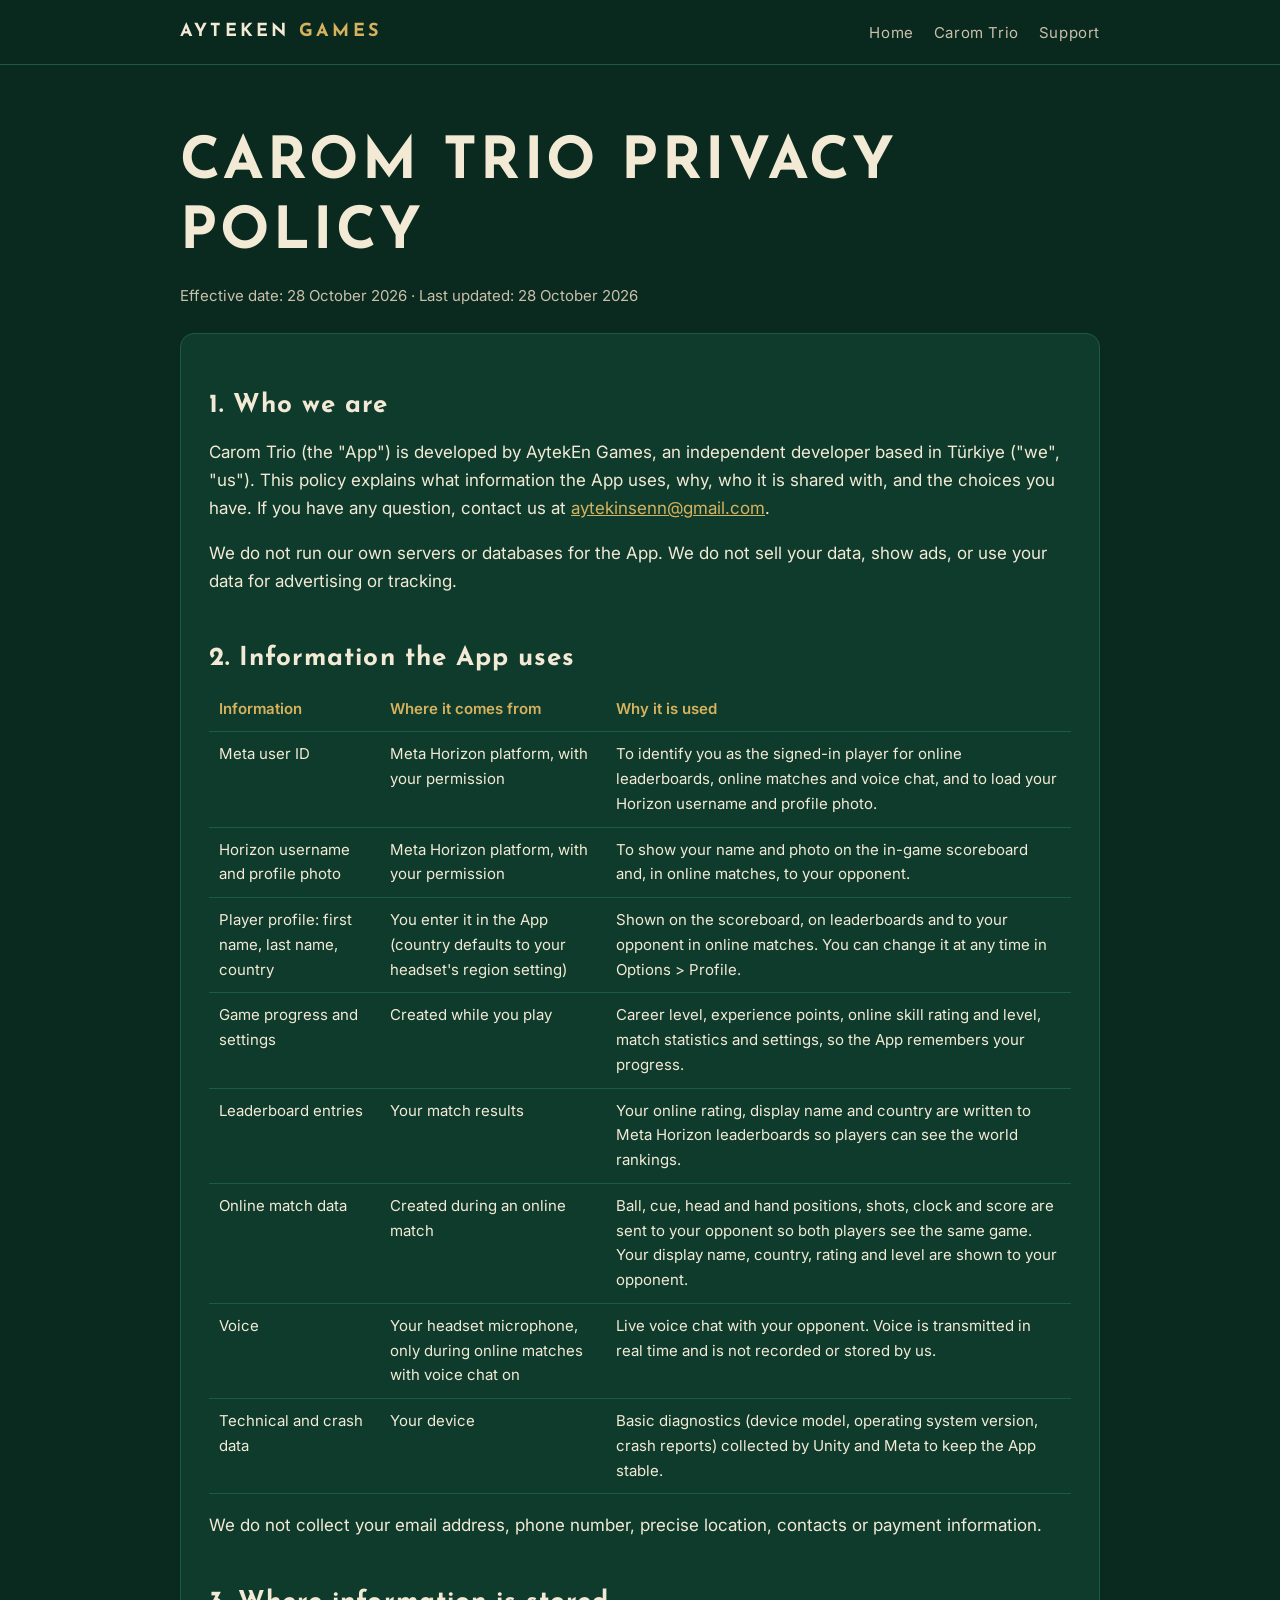
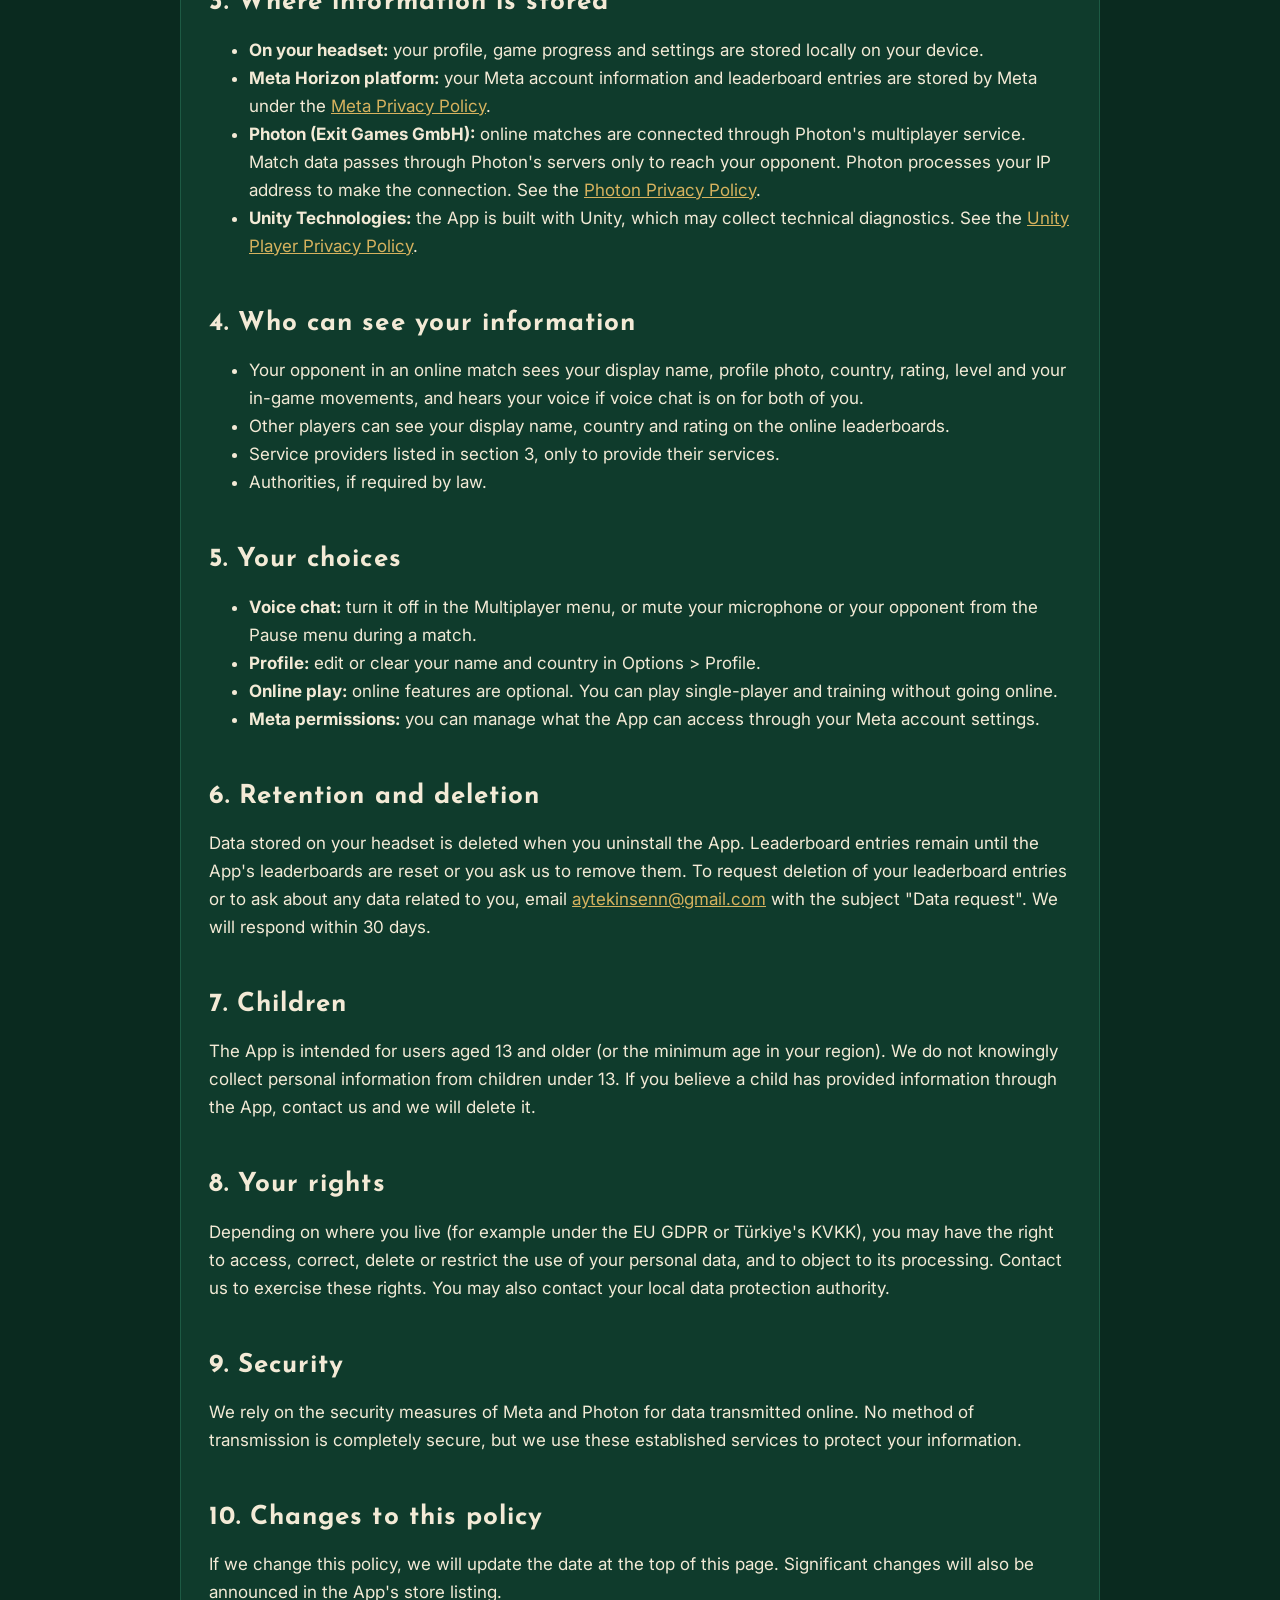
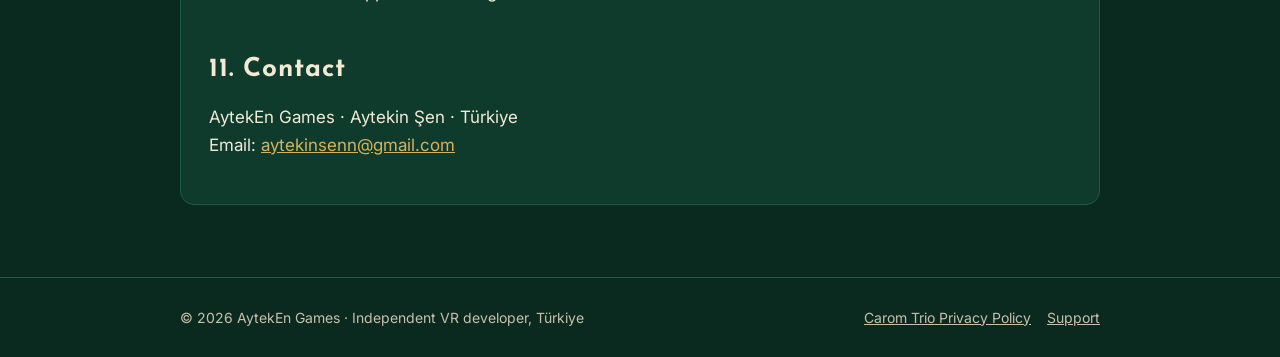
==== caromtrio/privacy/index.html @ 6ed3c2e1 "Create index.html" ====
<!doctype html>
<html lang="en">
<head>
<meta charset="utf-8">
<meta name="viewport" content="width=device-width,initial-scale=1">
<title>Carom Trio Privacy Policy - AytekEn Games</title>
<meta name="description" content="Privacy Policy for Carom Trio by AytekEn Games.">
<link rel="preconnect" href="https://fonts.googleapis.com">
<link rel="preconnect" href="https://fonts.gstatic.com" crossorigin>
<link href="https://fonts.googleapis.com/css2?family=Inter:wght@400;600&family=Josefin+Sans:wght@600;700&display=swap" rel="stylesheet">
<link rel="stylesheet" href="/assets/style.css">
</head>
<body>
<header class="site"><div class="wrap">
<a class="brand" href="/">AytekEn <span>Games</span></a>
<nav class="top">
<a href="/">Home</a><a href="/caromtrio/">Carom Trio</a><a href="/support/">Support</a>
</nav>
</div></header>

<main><div class="wrap">
<h1 style="margin-top:40px">Carom Trio Privacy Policy</h1>
<p class="meta-line">Effective date: 28 October 2026 &middot; Last updated: 28 October 2026</p>
<div class="doc">

<h2>1. Who we are</h2>
<p>Carom Trio (the "App") is developed by AytekEn Games, an independent developer based in T&uuml;rkiye ("we", "us"). This policy explains what information the App uses, why, who it is shared with, and the choices you have. If you have any question, contact us at <a href="mailto:aytekinsenn@gmail.com">aytekinsenn@gmail.com</a>.</p>
<p>We do not run our own servers or databases for the App. We do not sell your data, show ads, or use your data for advertising or tracking.</p>

<h2>2. Information the App uses</h2>
<table>
<thead><tr><th>Information</th><th>Where it comes from</th><th>Why it is used</th></tr></thead>
<tbody>
<tr><td>Meta user ID</td><td>Meta Horizon platform, with your permission</td><td>To identify you as the signed-in player for online leaderboards, online matches and voice chat, and to load your Horizon username and profile photo.</td></tr>
<tr><td>Horizon username and profile photo</td><td>Meta Horizon platform, with your permission</td><td>To show your name and photo on the in-game scoreboard and, in online matches, to your opponent.</td></tr>
<tr><td>Player profile: first name, last name, country</td><td>You enter it in the App (country defaults to your headset's region setting)</td><td>Shown on the scoreboard, on leaderboards and to your opponent in online matches. You can change it at any time in Options &gt; Profile.</td></tr>
<tr><td>Game progress and settings</td><td>Created while you play</td><td>Career level, experience points, online skill rating and level, match statistics and settings, so the App remembers your progress.</td></tr>
<tr><td>Leaderboard entries</td><td>Your match results</td><td>Your online rating, display name and country are written to Meta Horizon leaderboards so players can see the world rankings.</td></tr>
<tr><td>Online match data</td><td>Created during an online match</td><td>Ball, cue, head and hand positions, shots, clock and score are sent to your opponent so both players see the same game. Your display name, country, rating and level are shown to your opponent.</td></tr>
<tr><td>Voice</td><td>Your headset microphone, only during online matches with voice chat on</td><td>Live voice chat with your opponent. Voice is transmitted in real time and is not recorded or stored by us.</td></tr>
<tr><td>Technical and crash data</td><td>Your device</td><td>Basic diagnostics (device model, operating system version, crash reports) collected by Unity and Meta to keep the App stable.</td></tr>
</tbody>
</table>
<p>We do not collect your email address, phone number, precise location, contacts or payment information.</p>

<h2>3. Where information is stored</h2>
<ul>
<li><strong>On your headset:</strong> your profile, game progress and settings are stored locally on your device.</li>
<li><strong>Meta Horizon platform:</strong> your Meta account information and leaderboard entries are stored by Meta under the <a href="https://www.meta.com/legal/quest/privacy-policy/" rel="noopener">Meta Privacy Policy</a>.</li>
<li><strong>Photon (Exit Games GmbH):</strong> online matches are connected through Photon's multiplayer service. Match data passes through Photon's servers only to reach your opponent. Photon processes your IP address to make the connection. See the <a href="https://www.photonengine.com/privacy" rel="noopener">Photon Privacy Policy</a>.</li>
<li><strong>Unity Technologies:</strong> the App is built with Unity, which may collect technical diagnostics. See the <a href="https://unity.com/legal/game-player-and-app-user-privacy-policy" rel="noopener">Unity Player Privacy Policy</a>.</li>
</ul>

<h2>4. Who can see your information</h2>
<ul>
<li>Your opponent in an online match sees your display name, profile photo, country, rating, level and your in-game movements, and hears your voice if voice chat is on for both of you.</li>
<li>Other players can see your display name, country and rating on the online leaderboards.</li>
<li>Service providers listed in section 3, only to provide their services.</li>
<li>Authorities, if required by law.</li>
</ul>

<h2>5. Your choices</h2>
<ul>
<li><strong>Voice chat:</strong> turn it off in the Multiplayer menu, or mute your microphone or your opponent from the Pause menu during a match.</li>
<li><strong>Profile:</strong> edit or clear your name and country in Options &gt; Profile.</li>
<li><strong>Online play:</strong> online features are optional. You can play single-player and training without going online.</li>
<li><strong>Meta permissions:</strong> you can manage what the App can access through your Meta account settings.</li>
</ul>

<h2>6. Retention and deletion</h2>
<p>Data stored on your headset is deleted when you uninstall the App. Leaderboard entries remain until the App's leaderboards are reset or you ask us to remove them. To request deletion of your leaderboard entries or to ask about any data related to you, email <a href="mailto:aytekinsenn@gmail.com?subject=Data%20request">aytekinsenn@gmail.com</a> with the subject "Data request". We will respond within 30 days.</p>

<h2>7. Children</h2>
<p>The App is intended for users aged 13 and older (or the minimum age in your region). We do not knowingly collect personal information from children under 13. If you believe a child has provided information through the App, contact us and we will delete it.</p>

<h2>8. Your rights</h2>
<p>Depending on where you live (for example under the EU GDPR or T&uuml;rkiye's KVKK), you may have the right to access, correct, delete or restrict the use of your personal data, and to object to its processing. Contact us to exercise these rights. You may also contact your local data protection authority.</p>

<h2>9. Security</h2>
<p>We rely on the security measures of Meta and Photon for data transmitted online. No method of transmission is completely secure, but we use these established services to protect your information.</p>

<h2>10. Changes to this policy</h2>
<p>If we change this policy, we will update the date at the top of this page. Significant changes will also be announced in the App's store listing.</p>

<h2>11. Contact</h2>
<p>AytekEn Games &middot; Aytekin &#350;en &middot; T&uuml;rkiye<br>Email: <a href="mailto:aytekinsenn@gmail.com">aytekinsenn@gmail.com</a></p>
</div>
</div></main>
<footer class="site"><div class="wrap">
<span>&copy; 2026 AytekEn Games &middot; Independent VR developer, T&uuml;rkiye</span>
<span><a href="/caromtrio/privacy/">Carom Trio Privacy Policy</a><a href="/support/">Support</a></span>
</div></footer>
</body>
</html>
---- assets/style.css ----
:root{
  --felt:#0f3b2c; --felt-deep:#0a2a1f; --felt-line:#1d5a44;
  --gold:#d6b25e; --gold-soft:#b8964a; --cream:#f3ead6; --cream-dim:#c9c0ab;
  --ink:#0b1712; --red:#c8402f;
  --maxw:960px;
}
*{box-sizing:border-box}
html{-webkit-text-size-adjust:100%}
body{margin:0;background:var(--felt-deep);color:var(--cream);
  font:17px/1.65 "Inter",system-ui,-apple-system,"Segoe UI",Roboto,sans-serif}
a{color:var(--gold)}
a:hover{color:var(--cream)}
.wrap{max-width:var(--maxw);margin:0 auto;padding:0 20px}
header.site{border-bottom:1px solid var(--felt-line);background:rgba(10,42,31,.92);position:sticky;top:0;z-index:5;backdrop-filter:blur(6px)}
header.site .wrap{display:flex;align-items:center;justify-content:space-between;gap:16px;min-height:64px;flex-wrap:wrap}
.brand{font-family:"Josefin Sans",sans-serif;font-weight:700;letter-spacing:.18em;text-transform:uppercase;
  color:var(--cream);text-decoration:none;font-size:18px}
.brand span{color:var(--gold)}
nav.top a{color:var(--cream-dim);text-decoration:none;margin-left:20px;font-size:15px;letter-spacing:.04em}
nav.top a:hover,nav.top a[aria-current]{color:var(--gold)}
.hero{background:radial-gradient(120% 90% at 50% 0%,#17573f 0%,var(--felt) 45%,var(--felt-deep) 100%);
  border-bottom:6px solid #5a3a22;box-shadow:inset 0 -2px 0 #7a5233}
.hero .wrap{padding:72px 20px 64px;text-align:center}
.eyebrow{font-family:"Josefin Sans",sans-serif;letter-spacing:.3em;text-transform:uppercase;color:var(--gold);font-size:13px;margin:0 0 12px}
h1,h2,h3{font-family:"Josefin Sans",sans-serif;line-height:1.2;color:var(--cream)}
h1{font-size:clamp(34px,6vw,58px);letter-spacing:.06em;margin:0 0 16px;text-transform:uppercase}
h2{font-size:26px;letter-spacing:.04em;margin:48px 0 12px}
h3{font-size:19px;margin:28px 0 8px;color:var(--gold)}
.lead{font-size:19px;color:var(--cream-dim);max-width:640px;margin:0 auto}
.balls{display:flex;justify-content:center;gap:14px;margin:28px 0 0}
.ball{width:26px;height:26px;border-radius:50%;box-shadow:inset -4px -5px 8px rgba(0,0,0,.35),inset 3px 3px 5px rgba(255,255,255,.45)}
.b-white{background:#f4f1e8}.b-yellow{background:#e9c33b}.b-red{background:var(--red)}
main{padding:24px 0 72px}
.card{display:block;background:var(--felt);border:1px solid var(--felt-line);border-radius:14px;padding:26px;text-decoration:none;color:var(--cream);transition:border-color .2s,transform .2s}
.card:hover{border-color:var(--gold);transform:translateY(-2px);color:var(--cream)}
.card h3{margin-top:0}
.grid{display:grid;grid-template-columns:repeat(auto-fit,minmax(260px,1fr));gap:18px;margin-top:20px}
.tag{display:inline-block;font-size:12px;letter-spacing:.12em;text-transform:uppercase;color:var(--ink);background:var(--gold);border-radius:999px;padding:3px 10px;margin-bottom:10px;font-weight:600}
.btn{display:inline-block;background:var(--gold);color:var(--ink);text-decoration:none;font-weight:600;border-radius:999px;padding:11px 22px;margin:8px 6px 0}
.btn.ghost{background:transparent;color:var(--gold);border:1px solid var(--gold)}
.btn:hover{background:var(--cream);color:var(--ink)}
ul.feat{list-style:none;padding:0;margin:0}
ul.feat li{padding:10px 0 10px 28px;border-bottom:1px solid var(--felt-line);position:relative}
ul.feat li::before{content:"";position:absolute;left:4px;top:19px;width:10px;height:10px;border-radius:50%;background:var(--gold)}
.doc{background:var(--felt);border:1px solid var(--felt-line);border-radius:14px;padding:8px 28px 28px;margin-top:24px}
.doc p,.doc li{color:var(--cream)}
.doc table{width:100%;border-collapse:collapse;margin:12px 0;font-size:15px}
.doc th,.doc td{text-align:left;vertical-align:top;padding:10px;border-bottom:1px solid var(--felt-line)}
.doc th{color:var(--gold);font-weight:600}
.meta-line{color:var(--cream-dim);font-size:15px}
footer.site{border-top:1px solid var(--felt-line);padding:28px 0;color:var(--cream-dim);font-size:14px}
footer.site .wrap{display:flex;justify-content:space-between;gap:12px;flex-wrap:wrap}
footer.site a{color:var(--cream-dim);margin-left:16px}
@media (max-width:600px){
  nav.top a{margin:0 16px 0 0}
  .doc{padding:4px 18px 20px}
  .doc table,.doc thead,.doc tbody,.doc tr,.doc th,.doc td{display:block}
  .doc thead{display:none}
  .doc td{border:0;padding:4px 0}
  .doc td:first-child{font-weight:600;color:var(--gold)}
  .doc tr{border-bottom:1px solid var(--felt-line);padding:10px 0}
  footer.site a{margin:0 16px 0 0}
}
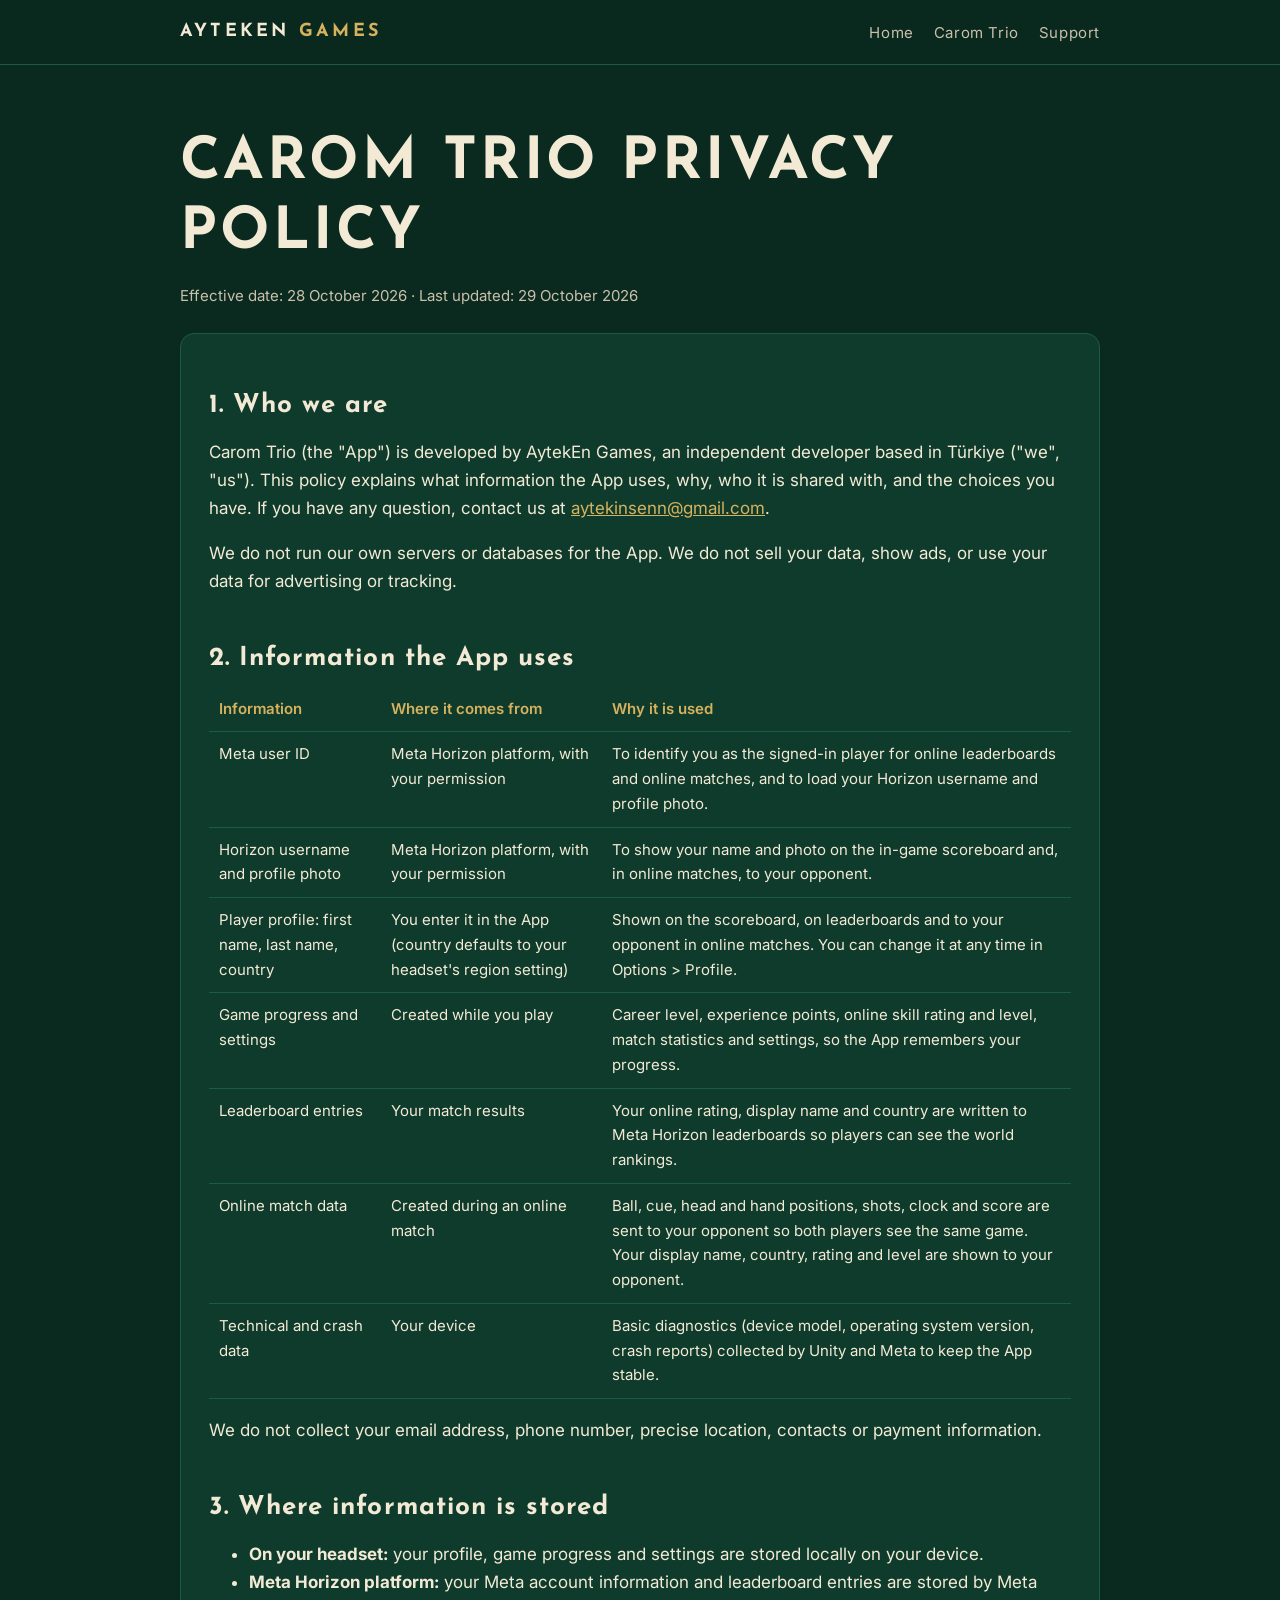
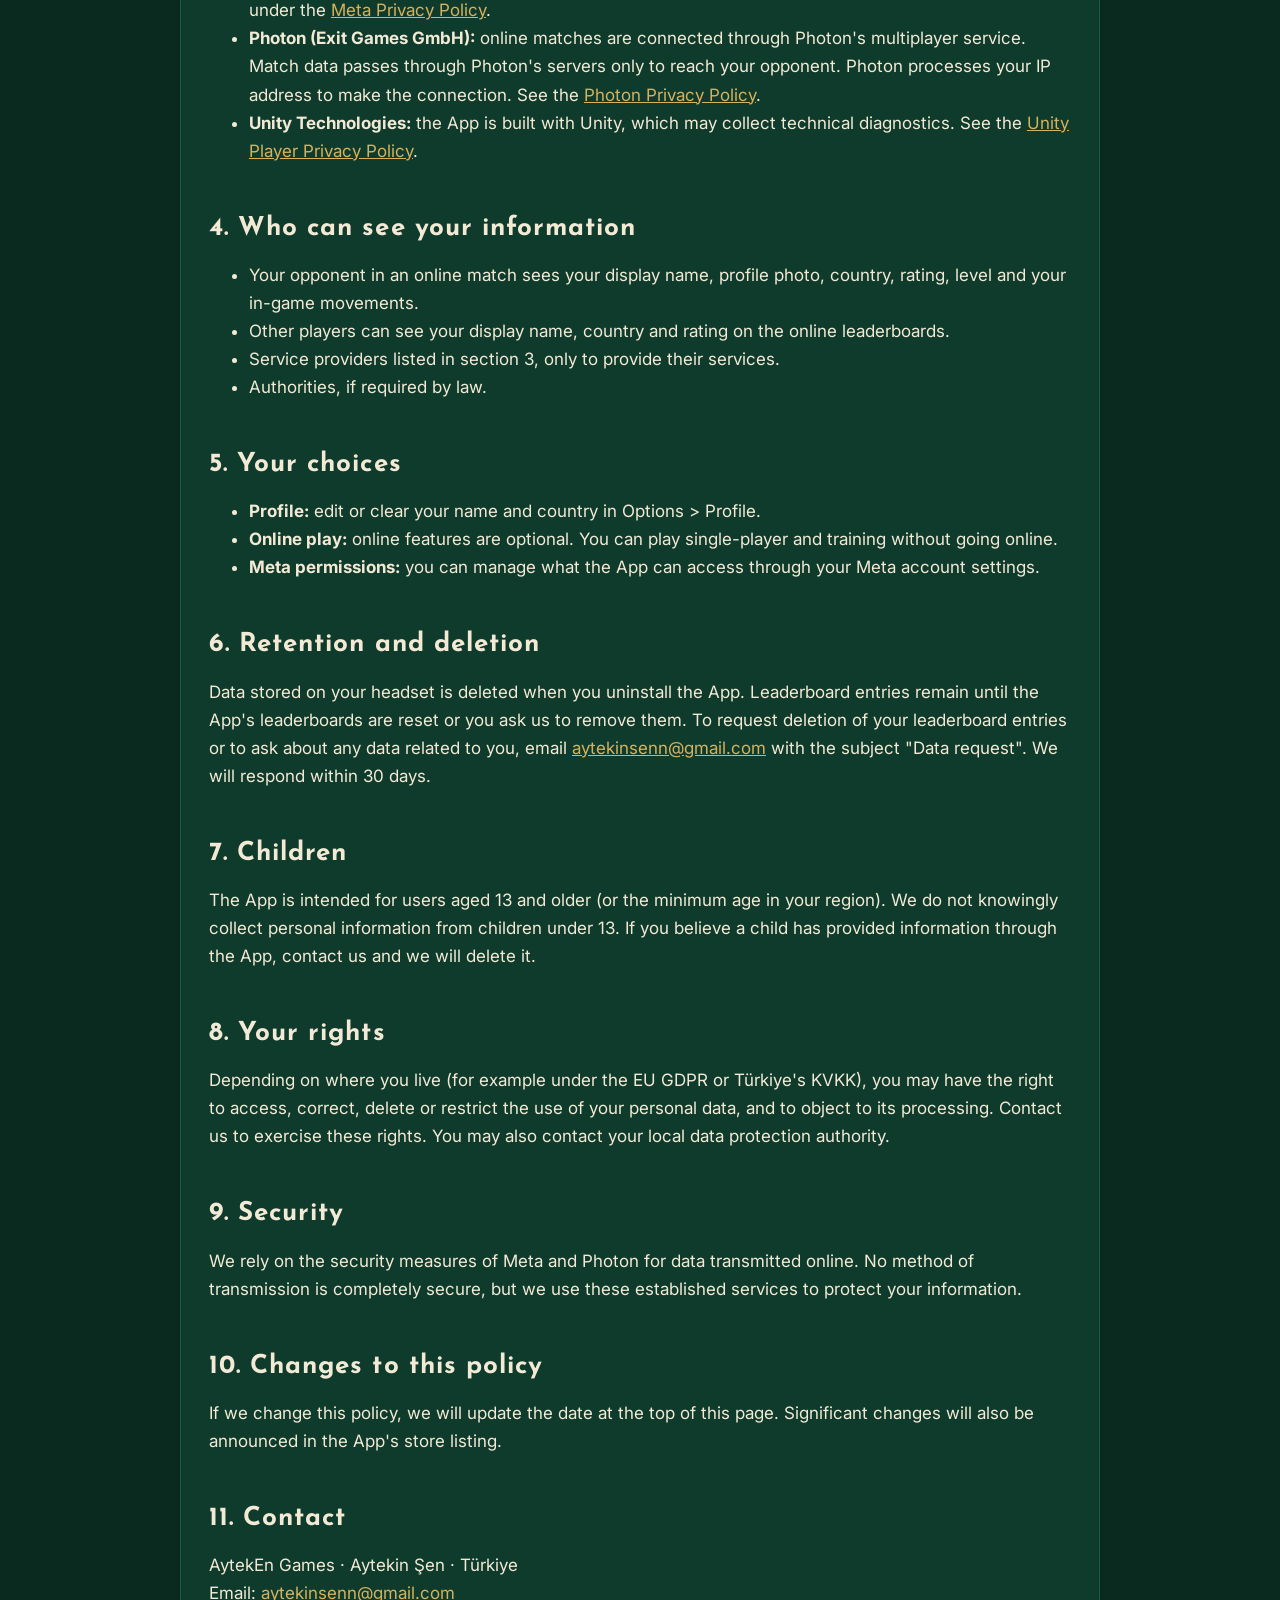
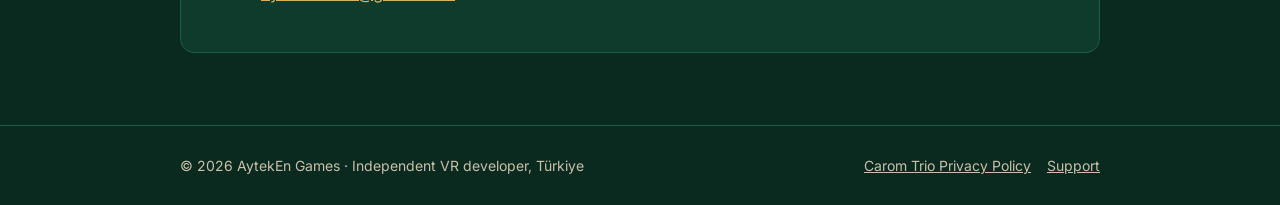
==== commit ea2bc905: "Privacy policy: voice chat not in first release" ====
--- a/caromtrio/privacy/index.html
+++ b/caromtrio/privacy/index.html
@@ -20,7 +20,7 @@
 
 <main><div class="wrap">
 <h1 style="margin-top:40px">Carom Trio Privacy Policy</h1>
-<p class="meta-line">Effective date: 28 October 2026 &middot; Last updated: 28 October 2026</p>
+<p class="meta-line">Effective date: 28 October 2026 &middot; Last updated: 29 October 2026</p>
 <div class="doc">
 
 <h2>1. Who we are</h2>
@@ -31,13 +31,12 @@
 <table>
 <thead><tr><th>Information</th><th>Where it comes from</th><th>Why it is used</th></tr></thead>
 <tbody>
-<tr><td>Meta user ID</td><td>Meta Horizon platform, with your permission</td><td>To identify you as the signed-in player for online leaderboards, online matches and voice chat, and to load your Horizon username and profile photo.</td></tr>
+<tr><td>Meta user ID</td><td>Meta Horizon platform, with your permission</td><td>To identify you as the signed-in player for online leaderboards and online matches, and to load your Horizon username and profile photo.</td></tr>
 <tr><td>Horizon username and profile photo</td><td>Meta Horizon platform, with your permission</td><td>To show your name and photo on the in-game scoreboard and, in online matches, to your opponent.</td></tr>
 <tr><td>Player profile: first name, last name, country</td><td>You enter it in the App (country defaults to your headset's region setting)</td><td>Shown on the scoreboard, on leaderboards and to your opponent in online matches. You can change it at any time in Options &gt; Profile.</td></tr>
 <tr><td>Game progress and settings</td><td>Created while you play</td><td>Career level, experience points, online skill rating and level, match statistics and settings, so the App remembers your progress.</td></tr>
 <tr><td>Leaderboard entries</td><td>Your match results</td><td>Your online rating, display name and country are written to Meta Horizon leaderboards so players can see the world rankings.</td></tr>
 <tr><td>Online match data</td><td>Created during an online match</td><td>Ball, cue, head and hand positions, shots, clock and score are sent to your opponent so both players see the same game. Your display name, country, rating and level are shown to your opponent.</td></tr>
-<tr><td>Voice</td><td>Your headset microphone, only during online matches with voice chat on</td><td>Live voice chat with your opponent. Voice is transmitted in real time and is not recorded or stored by us.</td></tr>
 <tr><td>Technical and crash data</td><td>Your device</td><td>Basic diagnostics (device model, operating system version, crash reports) collected by Unity and Meta to keep the App stable.</td></tr>
 </tbody>
 </table>
@@ -53,7 +52,7 @@
 
 <h2>4. Who can see your information</h2>
 <ul>
-<li>Your opponent in an online match sees your display name, profile photo, country, rating, level and your in-game movements, and hears your voice if voice chat is on for both of you.</li>
+<li>Your opponent in an online match sees your display name, profile photo, country, rating, level and your in-game movements.</li>
 <li>Other players can see your display name, country and rating on the online leaderboards.</li>
 <li>Service providers listed in section 3, only to provide their services.</li>
 <li>Authorities, if required by law.</li>
@@ -61,7 +60,6 @@
 
 <h2>5. Your choices</h2>
 <ul>
-<li><strong>Voice chat:</strong> turn it off in the Multiplayer menu, or mute your microphone or your opponent from the Pause menu during a match.</li>
 <li><strong>Profile:</strong> edit or clear your name and country in Options &gt; Profile.</li>
 <li><strong>Online play:</strong> online features are optional. You can play single-player and training without going online.</li>
 <li><strong>Meta permissions:</strong> you can manage what the App can access through your Meta account settings.</li>
